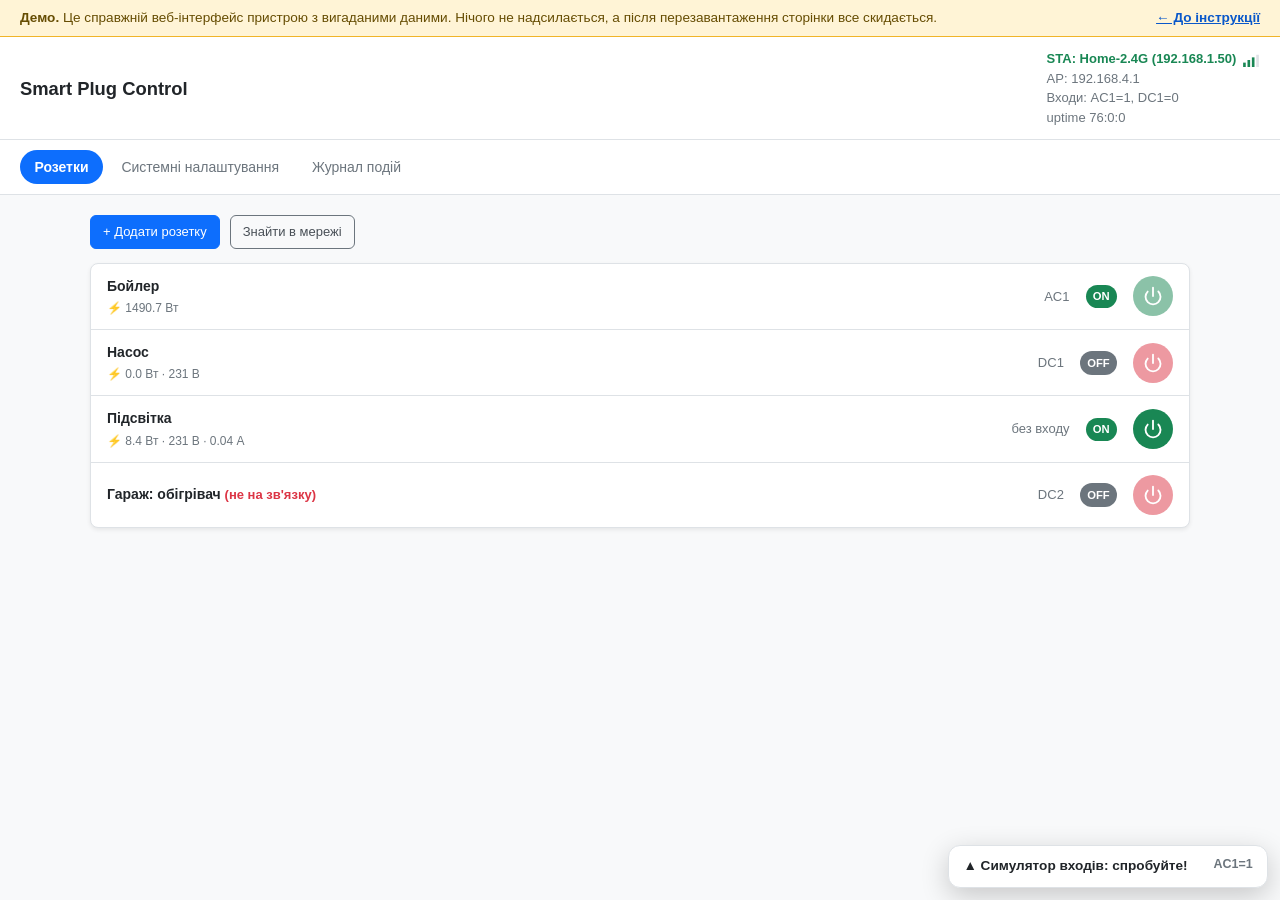
==== docs/demo/index.html @ 5c3d8200 "v2.0.3" ====
<!DOCTYPE html>
<html lang="uk">
<head>
<meta charset="UTF-8">
<meta name="viewport" content="width=device-width, initial-scale=1">
<meta name="robots" content="noindex">
<title>Smart Plug Control</title>
<link rel="icon" type="image/svg+xml" href="favicon.svg">
<link rel="stylesheet" href="style.css">
</head>
<body>
<header>
  <h1>Smart Plug Control</h1>
  <div id="status-bar" class="status-bar">
    <span id="wifi-status-line">завантаження статусу…</span> <br>
    AP: <span id="ap-ip-val">-</span> <br>
    Входи: <span id="inputs-status-line">-</span> <br>
    uptime <span id="uptime-val">-</span>
  </div>
</header>

<nav class="tabs">
  <button class="tab-btn active" data-tab="plugs">Розетки</button>
  <button class="tab-btn" data-tab="settings">Системні налаштування</button>
  <button class="tab-btn" data-tab="log">Журнал подій</button>
</nav>

<main>
  <section id="tab-plugs" class="tab-content active">
    <div class="toolbar">
      <button id="btn-add-plug" class="primary">+ Додати розетку</button>
      <button id="btn-scan-network">Знайти в мережі</button>
    </div>
    <div class="device-list" id="plugs-tbody"></div>
  </section>

  <section id="tab-settings" class="tab-content">
    <h2>Вхідні тригери</h2>
    <p class="hint">Оберіть, які тригери використовує пристрій (можна декілька одночасно)</p>
    <div class="inputs-list" id="inputs-tbody"></div>

    <h2>Налаштування входу AC</h2>
    <p class="hint">Вимір напруги та частоти входу АС.</p>
    <div id="ac-mon-status" class="status-block"></div>
    <div class="form-grid">
      <label>Мін. напруга, В
        <input type="number" id="set-acmon-vmin" min="100" max="300" step="1">
      </label>
      <label>Макс. напруга, В
        <input type="number" id="set-acmon-vmax" min="100" max="300" step="1">
      </label>
      <label>Мін. частота, Гц
        <input type="number" id="set-acmon-fmin" min="40" max="65" step="0.1">
      </label>
      <label>Макс. частота, Гц
        <input type="number" id="set-acmon-fmax" min="40" max="65" step="0.1">
      </label>
    </div>

    <h2>Калібрування входу АС</h2>
    <p class="hint">
      Виміряйте напругу на вході мультиметром, введіть значення і натисніть «Відкалібрувати» — пристрій сам підлаштує покази (займає ~2 с). 
      Налаштування застосовується миттєво. Окреме збереження непотрібне.
      Калібрування зберігається й після скидання до заводських налаштувань; щоб прибрати його, натисніть «Скинути».</p>
    <div class="form-grid">
      <label>Напруга за мультиметром, В
        <div class="input-with-btn">
          <input type="number" id="acmon-cal-ref" min="50" max="400" step="0.1" placeholder="напр. 230.0">
          <button type="button" id="btn-ac-calibrate" class="primary">Відкалібрувати</button>
          <button type="button" id="btn-ac-cal-reset">Скинути</button>
        </div>
      </label>
    </div>
    <div id="ac-cal-info" class="hint"></div>
    <span id="ac-cal-result" class="save-result"></span>

    <h2>Wi-Fi</h2>
    <div id="wifi-status" class="status-block"></div>
    <div class="form-grid">
      <label>SSID мережі
        <div class="input-with-btn">
          <input type="text" id="wifi-ssid" maxlength="32" placeholder="Оберіть зі списку або введіть вручну (напр. прихована мережа)">
          <button type="button" id="btn-scan-wifi">Знайти мережі</button>
        </div>
      </label>
      <label>Пароль
        <div class="input-with-btn">
          <input type="password" id="wifi-pass" maxlength="64">
          <button type="button" id="btn-toggle-wifi-pass">Показати</button>
        </div>
      </label>
    </div>
    <button id="btn-save-wifi" class="primary">Підключити</button>
    <span id="wifi-save-result" class="save-result"></span>

    <div class="form-grid">
      <label>Пароль власної точки доступу (AP), 8–63 символи
        <div class="input-with-btn">
          <input type="password" id="ap-pass" maxlength="63" autocomplete="new-password">
          <button type="button" id="btn-toggle-ap-pass">Показати</button>
        </div>
      </label>
    </div>
    <p class="hint">Після зміни точка доступу перезапуститься: підключені до неї пристрої (зокрема цей браузер, якщо ви на AP) треба підключити заново з новим паролем. Скидання до заводських налаштувань повертає стандартний пароль.</p>
    <button id="btn-save-ap" class="primary">Змінити пароль AP</button>
    <span id="ap-save-result" class="save-result"></span>

    <h2>Налаштування підключення до MQTT брокера</h2>
    <div class="form-grid">
      <label>URI (напр. mqtt://192.168.1.10:1883)
        <input type="text" id="set-mqtt-uri" placeholder="mqtt://host:1883">
      </label>
      <label>Client ID
        <input type="text" id="set-mqtt-client-id">
      </label>
      <label>Користувач
        <input type="text" id="set-mqtt-user">
      </label>
      <label>Пароль
        <input type="password" id="set-mqtt-pass">
      </label>
    </div>

    <h2>Дата і час</h2>
    <div id="time-status" class="status-block"></div>
    <div class="form-grid">
      <label>Встановити вручну
        <input type="datetime-local" id="time-manual-input" step="1">
      </label>
    </div>
    <button id="btn-set-time">Встановити вручну</button>
    <span id="time-save-result" class="save-result"></span>

    <h2>Збереження налаштувань</h2>
    <p class="hint">Зберігає зміни в розділах «Вхідні тригери», «Налаштування входу AC» і «MQTT».</p>
    <button id="btn-save-settings" class="primary">Зберегти налаштування</button>
    <span id="settings-save-result" class="save-result"></span>

    <h2>Оновлення прошивки</h2>
    <div id="fw-info" class="status-block"></div>
    <p class="hint">Оберіть файл прошивки і натисніть "Оновити прошивку". Налаштування та збережені пристрої зберігаються.</p>
    <div class="form-grid">
      <label>Файл прошивки (.bin)
        <div class="input-with-btn">
          <input type="file" id="fw-file" accept=".bin,application/octet-stream">
          <button type="button" id="btn-fw-upload" class="primary">Оновити прошивку</button>
        </div>
      </label>
    </div>
    <progress id="fw-progress" class="hidden" max="100" value="0"></progress>
    <span id="fw-result" class="save-result"></span>

    <h2>Повне скидання пристрою</h2>
    <p class="hint">Стирає розетки, налаштування, пароль Wi-Fi, пароль точки доступу та журнал і повертає пристрій до заводського стану (калібрування вольтметра зберігається). 
      Після цього пристрій перезавантажиться і буде доступний лише через власну точку доступу налаштування.</p>
    <button type="button" id="btn-factory-reset" class="danger">Скинути пристрій до заводських налаштувань</button>
  </section>

  <section id="tab-log" class="tab-content">
    <div class="toolbar">
      <span class="hint">Зберігаються останні 50 подій</span>
      <button id="btn-refresh-log">Оновити</button>
      <button id="btn-clear-log" class="danger">Очистити журнал</button>
    </div>
    <div class="log-list" id="log-tbody"></div>
  </section>
</main>

<div id="plug-modal" class="modal hidden">
  <div class="modal-box">
    <h2 id="plug-modal-title">Новий пристрій</h2>
    <form id="plug-form">
      <input type="hidden" id="pf-id">
      <label>Назва
        <input type="text" id="pf-name" required maxlength="31">
      </label>

      <div class="form-row">
        <label id="pf-enabled-row"><input type="checkbox" id="pf-enabled" checked> Увімкнена</label>
        <label>Вхід
          <select id="pf-input">
            <option value="NONE">— (тільки вручну)</option>
            <option value="AC1">AC1</option>
            <option value="DC1">DC1</option>
            <option value="DC2">DC2</option>
          </select>
        </label>
        <label>
          <input type="checkbox" id="pf-invert"> Інверсія</label>
                  <label>Затримка увімкнення, с
          <input type="number" id="pf-on-delay" min="0" max="600" step="1" value="0">
        </label>
      </div>
      <p class="hint">Вимкнення - миттєво, увімкнення з затримкою (0–600 с). Може бути корисним для нестабільного входу. Інверсія входу враховується.</p>

      <label>Драйвер / протокол
        <select id="pf-driver">
          <option value="http">HTTP</option>
          <option value="http:shelly_gen1">Shelly (Gen1)</option>
          <option value="http:shelly_gen2">Shelly (Gen2+/Gen3)</option>
          <option value="http:tasmota">Tasmota</option>
          <option value="mqtt">MQTT</option>
        </select>
      </label>

      <fieldset id="pf-http-fields">
        <legend>HTTP</legend>
        <input type="hidden" id="pf-family" value="unknown">
        <input type="hidden" id="pf-kind" value="unknown">
        <div id="pf-http-host-field" class="hidden">
          <label>IP або хост пристрою
            <input type="text" id="pf-http-host" placeholder="192.168.1.50">
          </label>
        </div>
        <div id="pf-http-manual-fields">
          <label>URL для увімкнення
            <input type="text" id="pf-http-on" placeholder="http://192.168.1.50/relay/0?turn=on">
          </label>
          <label>URL для вимкнення
            <input type="text" id="pf-http-off" placeholder="http://192.168.1.50/relay/0?turn=off">
          </label>
          <label>URL статусу (опційно)
            <input type="text" id="pf-http-status">
          </label>
          <div class="form-row">
            <label><input type="checkbox" id="pf-http-post"> Використовувати POST замість GET</label>
          </div>
        </div>
        <div class="form-row">
          <label>Basic-auth логін <input type="text" id="pf-http-user"></label>
          <label>Basic-auth пароль <input type="password" id="pf-http-pass"></label>
        </div>
      </fieldset>

      <fieldset id="pf-mqtt-fields">
        <legend>MQTT</legend>
        <label>Топік команди
          <input type="text" id="pf-mqtt-topic" placeholder="shellies/shelly1/relay/0/command">
        </label>
        <div class="form-row">
          <label>Payload ON <input type="text" id="pf-mqtt-on" placeholder="on"></label>
          <label>Payload OFF <input type="text" id="pf-mqtt-off" placeholder="off"></label>
        </div>
        <label>Топік стану (опційно)
          <input type="text" id="pf-mqtt-state">
        </label>
        <div class="form-row">
          <label>QoS
            <select id="pf-mqtt-qos"><option value="0">0</option><option value="1">1</option><option value="2">2</option></select>
          </label>
          <label><input type="checkbox" id="pf-mqtt-retain"> Retain</label>
        </div>
      </fieldset>

      <fieldset id="pf-zigbee-fields" class="disabled-fieldset">
        <legend>Zigbee</legend>
        <p class="hint">Драйвер зарезервований для майбутнього апаратного модуля (напр. ESP32-H2/C6 як координатор). Наразі команди повертатимуть помилку "not implemented".</p>
      </fieldset>

      <div class="form-actions">
        <button type="submit" class="primary">Зберегти</button>
        <button type="button" id="btn-cancel-plug">Скасувати</button>
        <button type="button" id="btn-delete-plug" class="danger hidden">Видалити</button>
      </div>
      <div id="plug-form-error" class="error-text"></div>
    </form>
  </div>
</div>

<div id="scan-modal" class="modal hidden">
  <div class="modal-box">
    <h2>Пошук пристроїв у мережі</h2>
    <div id="scan-status" class="status-block">Натисніть "Почати пошук"</div>
    <table id="scan-table" class="table-plain">
      <thead>
        <tr><th>Пристрій</th><th>Тип</th><th>HTTP (:80)</th></tr>
      </thead>
      <tbody id="scan-tbody"></tbody>
    </table>
    <div class="form-actions">
      <button id="btn-scan-go" class="primary">Почати пошук</button>
      <button type="button" id="btn-scan-stop" disabled>Завершити пошук</button>
      <button type="button" id="btn-scan-close">Закрити</button>
    </div>
  </div>
</div>

<div id="wifi-scan-modal" class="modal hidden">
  <div class="modal-box">
    <h2>Мережі Wi-Fi поруч</h2>
    <div id="wifi-scan-status" class="status-block">Натисніть "Шукати"</div>
    <table id="wifi-scan-table" class="table-plain">
      <thead>
        <tr><th>Мережа</th><th></th></tr>
      </thead>
      <tbody id="wifi-scan-tbody"></tbody>
    </table>
    <div class="form-actions">
      <button id="btn-wifi-scan-go" class="primary">Почати пошук</button>
      <button type="button" id="btn-wifi-scan-close">Закрити</button>
    </div>
  </div>
</div>

<div id="reset-modal" class="modal hidden">
  <div class="modal-box">
    <h2>Скинути пристрій до заводських налаштувань?</h2>
    <p class="hint">Це незворотно видалить усі розетки, системні налаштування, збережений пароль Wi-Fi, пароль точки доступу та журнал подій (калібрування вольтметра збережеться). Пристрій перезавантажиться і буде доступний лише через точку доступу налаштування, як одразу після першого ввімкнення.</p>
    <div class="form-actions">
      <button type="button" id="btn-reset-cancel">Скасувати</button>
      <button type="button" id="btn-reset-confirm" class="danger">Стерти</button>
    </div>
    <div id="reset-modal-result" class="save-result"></div>
  </div>
</div>

<div id="toast-stack" class="toast-stack"></div>

<script src="mock.js"></script>
<script src="app.js"></script>
</body>
</html>
---- docs/demo/style.css ----
/* Bootstrap-5-flavored look, hand-rolled (no CDN / vendored bootstrap.css --
 * this device must render its UI fully offline via its own fallback AP, so
 * everything has to be self-contained in the firmware image). Same visual
 * language (colors, spacing, rounded corners, nav-pills, cards, badges,
 * table-responsive) as Bootstrap 5's defaults, just implemented directly. */

:root {
  --bs-blue: #0d6efd;
  --bs-blue-dark: #0b5ed7;
  --bs-red: #dc3545;
  --bs-red-dark: #bb2d3b;
  --bs-green: #198754;
  --bs-yellow: #ffc107;
  --bs-gray: #6c757d;
  --bs-gray-dark: #495057;
  --bs-body-bg: #f8f9fa;
  --bs-card-bg: #ffffff;
  --bs-body-color: #212529;
  --bs-border-color: #dee2e6;
  --bs-border-radius: 0.375rem;
  --bs-border-radius-lg: 0.5rem;
  --bs-border-radius-pill: 50rem;
  --bs-box-shadow: 0 0.125rem 0.25rem rgba(0, 0, 0, 0.075);
  --bs-box-shadow-lg: 0 0.5rem 1.5rem rgba(0, 0, 0, 0.15);
}

*, *::before, *::after { box-sizing: border-box; }

html {
  max-width: 100%;
  overflow-x: hidden;
}

body {
  margin: 0;
  max-width: 100%;
  overflow-x: hidden;
  font-family: -apple-system, BlinkMacSystemFont, "Segoe UI", Roboto, "Helvetica Neue", Arial, sans-serif;
  font-size: 15px;
  line-height: 1.5;
  background: var(--bs-body-bg);
  color: var(--bs-body-color);
  -webkit-text-size-adjust: 100%;
}

/* ---------------- header / status ---------------- */

header {
  background: var(--bs-card-bg);
  padding: 0.75rem 1.25rem;
  border-bottom: 1px solid var(--bs-border-color);
  display: flex;
  align-items: center;
  justify-content: space-between;
  flex-wrap: wrap;
  gap: 0.5rem;
}

header h1 {
  font-size: 1.15rem;
  font-weight: 600;
  margin: 0;
}

.status-bar {
  font-size: 0.8125rem;
  color: var(--bs-gray);
  overflow-wrap: anywhere;
}

.status-bar .bad { color: var(--bs-red); font-weight: 600; }
.status-bar .good { color: var(--bs-green); font-weight: 600; }

/* Mobile-style STA signal-strength bars, see signalIcon() in app.js. */
.signal-icon { vertical-align: middle; margin-left: 2px; }

/* ---------------- nav pills (tabs) ---------------- */

nav.tabs {
  display: flex;
  gap: 0.25rem;
  flex-wrap: wrap;
  padding: 0.625rem 1.25rem;
  background: var(--bs-card-bg);
  border-bottom: 1px solid var(--bs-border-color);
}

.tab-btn {
  border: none;
  background: transparent;
  padding: 0.4rem 0.9rem;
  cursor: pointer;
  font-size: 0.875rem;
  color: var(--bs-gray);
  border-radius: var(--bs-border-radius-pill);
  transition: background-color 0.15s ease, color 0.15s ease;
}

.tab-btn:hover { background: rgba(13, 110, 253, 0.08); color: var(--bs-blue); }

.tab-btn.active {
  color: #fff;
  background: var(--bs-blue);
  font-weight: 600;
}

/* ---------------- layout ---------------- */

main {
  padding: 1.25rem;
  max-width: 1140px;
  width: 100%;
  margin: 0 auto;
}

.tab-content { display: none; }
.tab-content.active { display: block; }

.toolbar {
  display: flex;
  align-items: center;
  gap: 0.625rem;
  margin-bottom: 0.875rem;
  flex-wrap: wrap;
}

/* ---------------- buttons ---------------- */

button {
  border: 1px solid var(--bs-gray);
  background: transparent;
  color: var(--bs-gray-dark);
  padding: 0.375rem 0.75rem;
  border-radius: var(--bs-border-radius);
  cursor: pointer;
  font-size: 0.8125rem;
  line-height: 1.5;
  transition: background-color 0.15s ease, color 0.15s ease, border-color 0.15s ease;
}
button:hover { background: var(--bs-gray); color: #fff; }

button.primary { background: var(--bs-blue); border-color: var(--bs-blue); color: #fff; }
button.primary:hover { background: var(--bs-blue-dark); border-color: var(--bs-blue-dark); }

button.danger { border-color: var(--bs-red); color: var(--bs-red); background: transparent; }
button.danger:hover { background: var(--bs-red); border-color: var(--bs-red); color: #fff; }

button:disabled { opacity: 0.5; cursor: default; pointer-events: none; }

/* ---------------- tables ---------------- */

/* Contains any table overflow to a scrollable strip instead of the whole
 * page scrolling sideways -- same fix Bootstrap 5's .table-responsive uses. */
.table-responsive {
  width: 100%;
  max-width: 100%;
  overflow-x: auto;
  -webkit-overflow-scrolling: touch;
  border-radius: var(--bs-border-radius-lg);
  border: 1px solid var(--bs-border-color);
  background: var(--bs-card-bg);
  box-shadow: var(--bs-box-shadow);
}

table {
  width: 100%;
  min-width: 480px;
  border-collapse: collapse;
  margin: 0;
}

/* Used for tables that are narrow enough to never need horizontal scroll
 * (e.g. the network-scan results: just an IP and a small badge) -- gets its
 * own card-like border instead of being wrapped in .table-responsive. */
.table-plain {
  min-width: 0;
  border: 1px solid var(--bs-border-color);
  border-radius: var(--bs-border-radius-lg);
  box-shadow: var(--bs-box-shadow);
  overflow: hidden;
}

.row-clickable { cursor: pointer; }

.scan-name { font-weight: 600; }
.scan-ip { font-size: 0.75rem; margin-top: 0.1rem; }

th, td {
  text-align: left;
  padding: 0.625rem 0.75rem;
  border-bottom: 1px solid var(--bs-border-color);
  font-size: 0.8125rem;
  overflow-wrap: anywhere;
}

th {
  background: #f8f9fa;
  color: var(--bs-gray);
  font-weight: 600;
  font-size: 0.75rem;
  text-transform: uppercase;
  letter-spacing: 0.03em;
  white-space: nowrap;
}

tbody tr:hover { background: rgba(13, 110, 253, 0.04); }
tr:last-child td { border-bottom: none; }

/* ---------------- badges ---------------- */

.pill {
  display: inline-block;
  padding: 0.3em 0.65em;
  border-radius: var(--bs-border-radius-pill);
  font-size: 0.75em;
  font-weight: 600;
  white-space: nowrap;
}
.pill.on { background: var(--bs-green); color: #fff; }
.pill.off { background: var(--bs-gray); color: #fff; }
.pill.fail { background: var(--bs-red); color: #fff; }

.hidden { display: none !important; }

/* ---------------- device list (plugs) ---------------- */

/* Card-group container, same bordered/rounded/shadowed look as
 * .table-responsive so it reads as the same design system. */
.device-list {
  border: 1px solid var(--bs-border-color);
  border-radius: var(--bs-border-radius-lg);
  box-shadow: var(--bs-box-shadow);
  background: var(--bs-card-bg);
  overflow: hidden;
}

.list-empty {
  padding: 1rem;
  font-size: 0.8125rem;
  color: var(--bs-gray);
}

/* Desktop: one row, 4 columns. Never needs horizontal scroll since it's
 * divs (flex/grid reflow) rather than a table (fixed min-content width). */
.device-card {
  display: grid;
  grid-template-columns: 1fr auto auto auto;
  align-items: center;
  gap: 0.5rem 1rem;
  padding: 0.75rem 1rem;
  border-bottom: 1px solid var(--bs-border-color);
  cursor: pointer;
  transition: background-color 0.1s ease;
}
.device-list > .device-card:last-child { border-bottom: none; }
.device-card:hover { background: rgba(13, 110, 253, 0.04); }

.device-name { font-weight: 600; font-size: 0.875rem; overflow-wrap: anywhere; }
.device-metrics { font-weight: 400; font-size: 0.75rem; color: var(--bs-gray); margin-top: 0.15rem; }
.device-input { font-size: 0.8125rem; color: var(--bs-gray); white-space: nowrap; }
.device-state { justify-self: end; }
.device-action { justify-self: end; }

.device-action-btn {
  width: 2.5rem;
  height: 2.5rem;
  min-width: 0;
  padding: 0;
  border: none;
  border-radius: 50%;
  display: inline-flex;
  align-items: center;
  justify-content: center;
  flex-shrink: 0;
  transition: background-color 0.1s ease, transform 0.05s ease;
}
.device-action-btn:active { transform: scale(0.93); }
.device-action-btn svg { pointer-events: none; }
.device-action-btn.state-on { background: var(--bs-green); color: #fff; }
.device-action-btn.state-on:hover { background: #157347; }
.device-action-btn.state-off { background: var(--bs-red); color: #fff; }
.device-action-btn.state-off:hover { background: var(--bs-red-dark); }
/* Soft-blocked (trigger-controlled / offline): greyed out but still
 * clickable on purpose -- see app.js's renderPlugRow() comment, the click
 * is what surfaces the backend's specific rejection reason as a toast. */
.device-action-btn.is-blocked { opacity: 0.5; cursor: not-allowed; }

/* Mobile: collapse the same 4 pieces of info into 2 lines, as requested --
 * name+input on top, state+action below. */
@media (max-width: 576px) {
  .device-card {
    grid-template-columns: 1fr auto;
    grid-template-areas:
      "name  input"
      "state action";
    row-gap: 0.4rem;
  }
  .device-name { grid-area: name; }
  .device-input { grid-area: input; justify-self: end; }
  .device-state { grid-area: state; justify-self: start; }
  .device-action { grid-area: action; }
}

/* ---------------- inputs settings (divs) ---------------- */

.inputs-list {
  border: 1px solid var(--bs-border-color);
  border-radius: var(--bs-border-radius-lg);
  box-shadow: var(--bs-box-shadow);
  background: var(--bs-card-bg);
  overflow: hidden;
  display: grid;
  grid-template-columns: repeat(3, 1fr);
}

.inputs-list .input-row:nth-child(even) {
    border-left: 1px solid var(--bs-border-color);
    border-right: 1px solid var(--bs-border-color);
    justify-content: center;
}

.input-row {
  display: flex;
  flex-direction: column;
  align-items: flex-start;
  gap: 0.5rem;
  padding: 0.6rem 1rem;
  font-size: 0.875rem;
  cursor: pointer;
}

.inputs-list > .input-row:last-child { border-bottom: none; }
.input-row:hover { background: rgba(13, 110, 253, 0.04); }
.input-row .input-enable {
  flex-direction: row;
  align-items: center;
  gap: 0.6rem;
  cursor: pointer;
}

#fw-progress { width: 100%; height: 0.9rem; margin: 0.25rem 0; }

/* ---------------- event log (divs) ---------------- */

.log-list {
  border: 1px solid var(--bs-border-color);
  border-radius: var(--bs-border-radius-lg);
  box-shadow: var(--bs-box-shadow);
  background: var(--bs-card-bg);
  overflow: hidden;
}

.log-entry {
  padding: 0.6rem 1rem;
  border-bottom: 1px solid var(--bs-border-color);
}
.log-list > .log-entry:last-child { border-bottom: none; }
.log-entry:hover { background: rgba(13, 110, 253, 0.04); }

.log-meta {
  display: flex;
  flex-wrap: wrap;
  align-items: center;
  gap: 0.5rem;
  font-size: 0.8125rem;
}

.log-time { color: var(--bs-gray); font-variant-numeric: tabular-nums; white-space: nowrap; }
.log-src {
  text-transform: uppercase;
  font-size: 0.7rem;
  font-weight: 600;
  letter-spacing: 0.03em;
  color: var(--bs-gray);
  border: 1px solid var(--bs-border-color);
  border-radius: var(--bs-border-radius);
  padding: 0.1rem 0.4rem;
}
.log-plug { font-weight: 600; overflow-wrap: anywhere; }
.log-action { color: var(--bs-gray-dark); }

.log-detail {
  margin-top: 0.3rem;
  font-size: 0.78125rem;
  color: var(--bs-gray);
  overflow-wrap: anywhere;
}

/* ---------------- misc text ---------------- */

.hint {
  color: var(--bs-gray);
  font-size: 0.8125rem;
  margin-top: -0.25rem;
  overflow-wrap: anywhere;
}

.hint.bad { color: var(--bs-red); }

h2 {
  font-size: 1.05rem;
  font-weight: 600;
  margin-top: 1.75rem;
  padding-bottom: 0.4rem;
  border-bottom: 1px solid var(--bs-border-color);
}

/* ---------------- forms ---------------- */

.form-grid {
  display: grid;
  grid-template-columns: repeat(auto-fit, minmax(200px, 1fr));
  gap: 0.75rem;
  margin: 0.75rem 0;
}

.form-row {
  display: flex;
  gap: 1.125rem;
  align-items: center;
  flex-wrap: wrap;
  margin: 0.625rem 0;
}

label {
  display: flex;
  flex-direction: column;
  gap: 0.25rem;
  font-size: 0.8125rem;
  color: var(--bs-gray-dark);
  min-width: 0;
}

label:has(input[type=checkbox]) {
  flex-direction: row;
  align-items: center;
  color: var(--bs-body-color);
}

input[type=text], input[type=password], input[type=number],
input[type=datetime-local], select {
  width: 100%;
  min-width: 0;
  padding: 0.4rem 0.6rem;
  border: 1px solid #ced4da;
  border-radius: var(--bs-border-radius);
  font-size: 0.8125rem;
  color: var(--bs-body-color);
  background: #fff;
  transition: border-color 0.15s ease, box-shadow 0.15s ease;
}

input[type=text]:focus, input[type=password]:focus, input[type=number]:focus,
input[type=datetime-local]:focus, select:focus {
  outline: none;
  border-color: #86b7fe;
  box-shadow: 0 0 0 0.2rem rgba(13, 110, 253, 0.25);
}

input[type=checkbox] { accent-color: var(--bs-blue); }

/* Password field + "show/hide" toggle button on one line, e.g. Wi-Fi
 * settings -- input shrinks to make room, button stays its natural width,
 * neither ever forces the row wider than its container. */
.input-with-btn {
  display: flex;
  gap: 0.4rem;
  align-items: stretch;
}
.input-with-btn input { flex: 1 1 auto; min-width: 0; }
.input-with-btn button { flex: 0 0 auto; white-space: nowrap; }

.save-result { margin-left: 0.5rem; font-size: 0.8125rem; color: var(--bs-green); }
.save-result.error { color: var(--bs-red); }

/* ---------------- cards / status blocks ---------------- */

.status-block {
  background: var(--bs-card-bg);
  border: 1px solid var(--bs-border-color);
  border-radius: var(--bs-border-radius-lg);
  box-shadow: var(--bs-box-shadow);
  padding: 0.75rem 1rem;
  font-size: 0.8125rem;
  margin-bottom: 0.625rem;
  overflow-wrap: anywhere;
}

/* ---------------- toast ---------------- */

.toast-stack {
  position: fixed;
  left: 50%;
  bottom: 1rem;
  transform: translateX(-50%);
  display: flex;
  flex-direction: column;
  align-items: center;
  gap: 0.5rem;
  z-index: 1100; /* above .modal (1050) so a toggle error is visible even with the edit form open */
  pointer-events: none;
  max-width: calc(100vw - 1.5rem);
}

.toast {
  background: #212529;
  color: #fff;
  padding: 0.55rem 1rem;
  border-radius: var(--bs-border-radius);
  box-shadow: var(--bs-box-shadow-lg);
  font-size: 0.875rem;
  max-width: 100%;
  overflow-wrap: anywhere;
  opacity: 1;
  transition: opacity 0.5s ease;
}
.toast-error { background: var(--bs-red-dark, #b02a37); }
.toast-out { opacity: 0; }

/* ---------------- modal ---------------- */

.modal {
  position: fixed;
  inset: 0;
  background: rgba(0, 0, 0, 0.5);
  display: flex;
  align-items: flex-start;
  justify-content: center;
  overflow-y: auto;
  padding: 1.875rem 0.75rem;
  z-index: 1050;
}

.modal-box {
  background: var(--bs-card-bg);
  border-radius: var(--bs-border-radius-lg);
  box-shadow: var(--bs-box-shadow-lg);
  padding: 1.25rem;
  width: 100%;
  max-width: 560px;
}

fieldset {
  border: 1px solid var(--bs-border-color);
  border-radius: var(--bs-border-radius);
  margin: 0.75rem 0;
  padding: 0.75rem;
  min-width: 0;
}
fieldset legend {
  font-size: 0.75rem;
  font-weight: 600;
  color: var(--bs-gray);
  padding: 0 0.375rem;
  text-transform: uppercase;
  letter-spacing: 0.03em;
}
fieldset.disabled-fieldset { opacity: 0.6; }

.form-actions {
  display: flex;
  gap: 0.625rem;
  margin-top: 1rem;
  flex-wrap: wrap;
}

.error-text { color: var(--bs-red); font-size: 0.8125rem; margin-top: 0.5rem; }

#plug-form label { margin-bottom: 0.5rem; }

#pf-http-fields .form-row{
  flex-wrap: nowrap;
}

#pf-http-fields .form-row label{
  width: 100%;
}
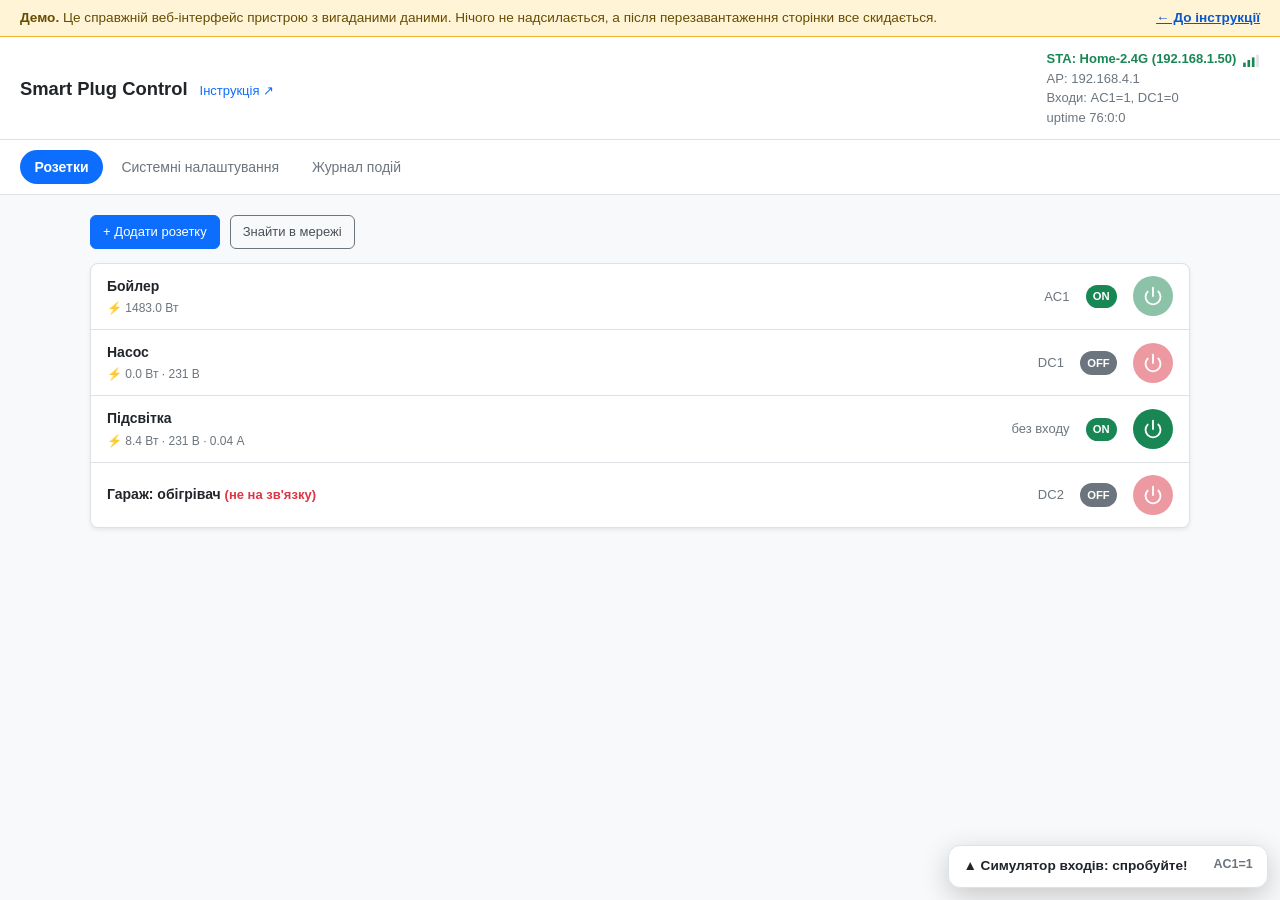
==== commit e5132d14: "fix docs" ====
--- a/docs/demo/index.html
+++ b/docs/demo/index.html
@@ -10,7 +10,10 @@
 </head>
 <body>
 <header>
-  <h1>Smart Plug Control</h1>
+  <div class="brand">
+    <h1>Smart Plug Control</h1>
+    <a class="doc-link" href="https://vmexanik.github.io/smart-plug-control/" target="_blank" rel="noopener">Інструкція ↗</a>
+  </div>
   <div id="status-bar" class="status-bar">
     <span id="wifi-status-line">завантаження статусу…</span> <br>
     AP: <span id="ap-ip-val">-</span> <br>
--- a/docs/demo/style.css
+++ b/docs/demo/style.css
@@ -56,6 +56,20 @@
   gap: 0.5rem;
 }
 
+.brand {
+  display: flex;
+  align-items: baseline;
+  flex-wrap: wrap;
+  gap: 0.25rem 0.75rem;
+}
+
+.doc-link {
+  font-size: 0.8125rem;
+  color: var(--bs-blue);
+  text-decoration: none;
+}
+.doc-link:hover { text-decoration: underline; }
+
 header h1 {
   font-size: 1.15rem;
   font-weight: 600;
